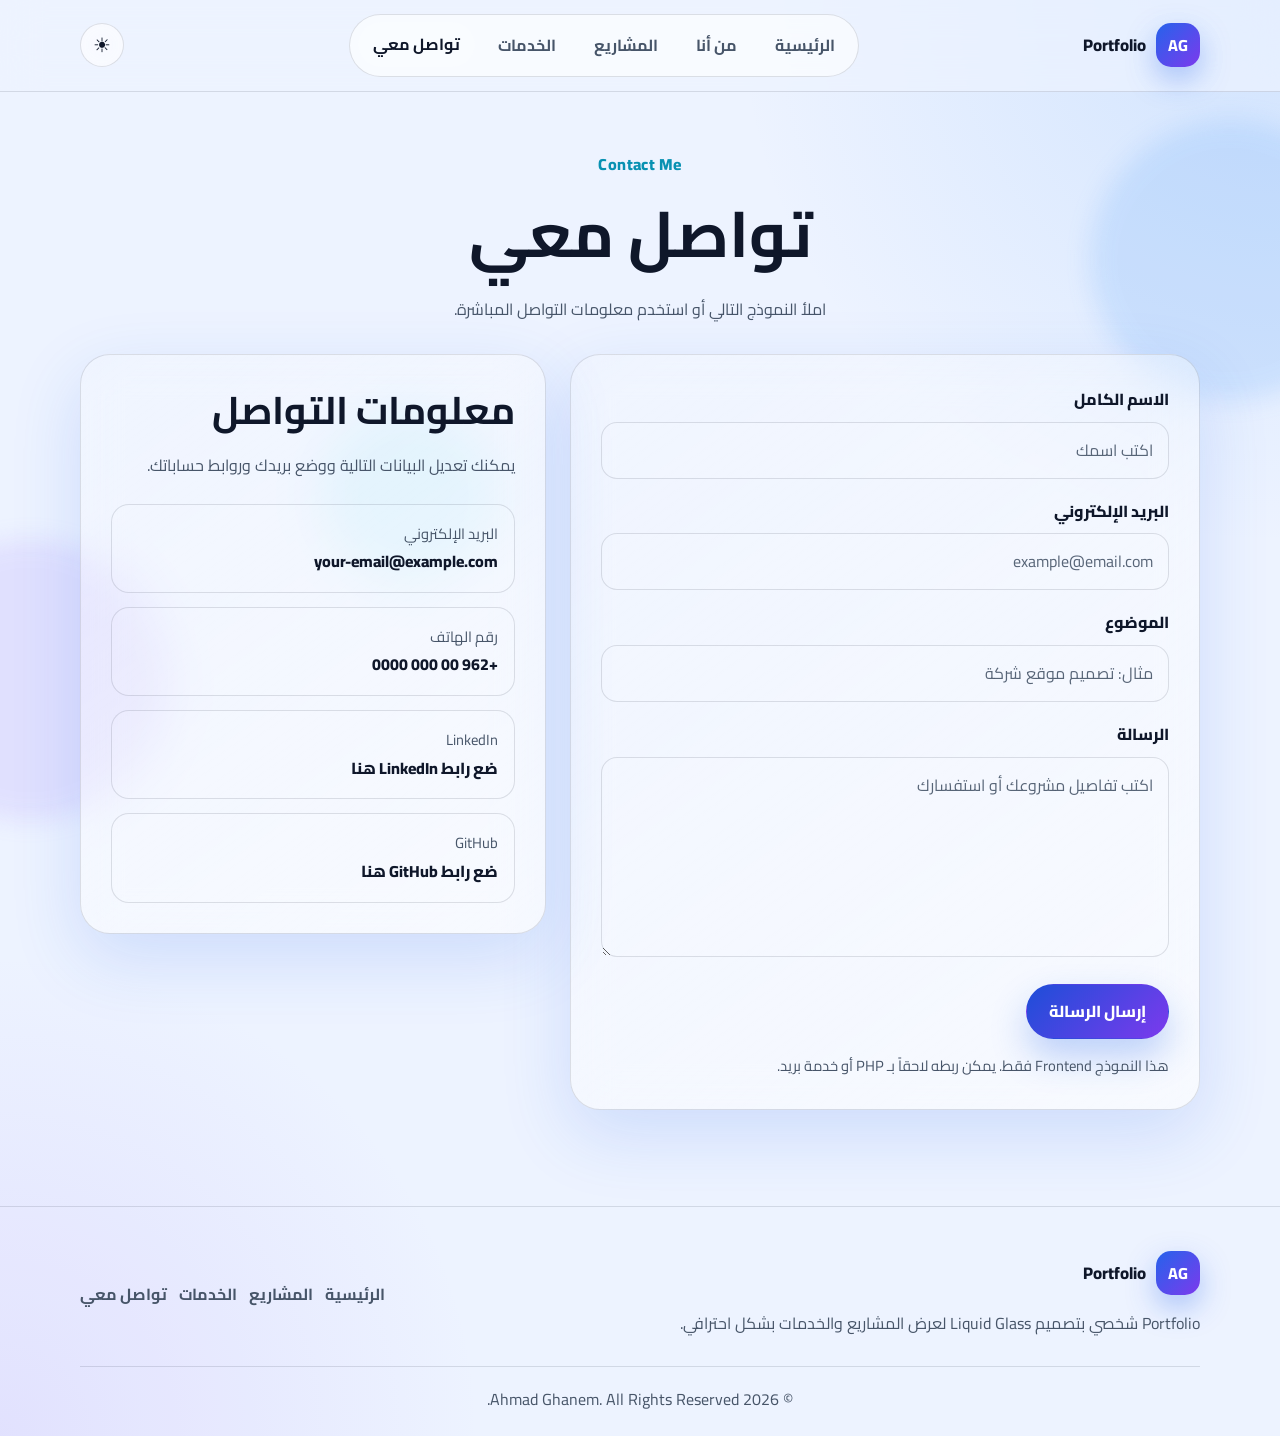
==== contact.html @ 42062185 "Add files via upload" ====
<!DOCTYPE html>
<html lang="ar" dir="rtl">
<head>
  <meta charset="UTF-8" />
  <meta name="viewport" content="width=device-width, initial-scale=1.0" />
  <meta name="description" content="تواصل مع أحمد غانم لتطوير مواقع الويب" />
  <title>تواصل معي | Ahmad Ghanem</title>

  <link rel="preconnect" href="https://fonts.googleapis.com" />
  <link rel="preconnect" href="https://fonts.gstatic.com" crossorigin />
  <link href="https://fonts.googleapis.com/css2?family=Cairo:wght@400;500;600;700;800&display=swap" rel="stylesheet" />
  <link rel="stylesheet" href="assets/css/style.css" />
</head>
<body>
  <a href="#main" class="skip-link">تخطي إلى المحتوى الرئيسي</a>

  <div class="bg-shapes" aria-hidden="true">
    <span class="shape shape-one"></span>
    <span class="shape shape-two"></span>
    <span class="shape shape-three"></span>
  </div>

  <header class="site-header" id="top">
    <nav class="navbar container" aria-label="القائمة الرئيسية">
      <a href="index.html" class="logo" aria-label="الانتقال إلى الصفحة الرئيسية">
        <span class="logo-mark">AG</span>
        <span class="logo-text">Portfolio</span>
      </a>

      <button class="nav-toggle" type="button" aria-label="فتح القائمة" aria-expanded="false" aria-controls="navMenu">
        <span></span>
        <span></span>
        <span></span>
      </button>

      <ul class="nav-menu" id="navMenu">
        <li><a href="index.html#home" class="nav-link">الرئيسية</a></li>
        <li><a href="index.html#about" class="nav-link">من أنا</a></li>
        <li><a href="index.html#projects" class="nav-link">المشاريع</a></li>
        <li><a href="index.html#services" class="nav-link">الخدمات</a></li>
        <li><a href="contact.html" class="nav-link active">تواصل معي</a></li>
      </ul>

      <button class="theme-toggle" type="button" aria-label="تبديل الوضع الليلي والنهاري">
        <span class="theme-icon">☾</span>
      </button>
    </nav>
  </header>

  <main id="main">
    <section class="section contact-hero">
      <div class="container">
        <div class="section-head center reveal">
          <span class="eyebrow">Contact Me</span>
          <h1>تواصل معي</h1>
          <p>املأ النموذج التالي أو استخدم معلومات التواصل المباشرة.</p>
        </div>

        <div class="contact-grid">
          <form class="contact-form glass-card reveal" action="#" method="post" novalidate>
            <div class="form-group">
              <label for="name">الاسم الكامل</label>
              <input type="text" id="name" name="name" placeholder="اكتب اسمك" required />
              <small class="error-message">الرجاء إدخال الاسم.</small>
            </div>

            <div class="form-group">
              <label for="email">البريد الإلكتروني</label>
              <input type="email" id="email" name="email" placeholder="example@email.com" required />
              <small class="error-message">الرجاء إدخال بريد إلكتروني صحيح.</small>
            </div>

            <div class="form-group">
              <label for="subject">الموضوع</label>
              <input type="text" id="subject" name="subject" placeholder="مثال: تصميم موقع شركة" required />
              <small class="error-message">الرجاء إدخال الموضوع.</small>
            </div>

            <div class="form-group">
              <label for="message">الرسالة</label>
              <textarea id="message" name="message" rows="6" placeholder="اكتب تفاصيل مشروعك أو استفسارك" required></textarea>
              <small class="error-message">الرجاء إدخال الرسالة.</small>
            </div>

            <button class="btn btn-primary" type="submit">إرسال الرسالة</button>
            <p class="form-note">هذا النموذج Frontend فقط. يمكن ربطه لاحقاً بـ PHP أو خدمة بريد.</p>
          </form>

          <aside class="contact-info glass-card reveal" aria-label="معلومات التواصل">
            <h2>معلومات التواصل</h2>
            <p>يمكنك تعديل البيانات التالية ووضع بريدك وروابط حساباتك.</p>

            <ul class="info-list">
              <li>
                <span>البريد الإلكتروني</span>
                <a href="mailto:your-email@example.com">your-email@example.com</a>
              </li>
              <li>
                <span>رقم الهاتف</span>
                <a href="tel:+962000000000">+962 00 000 0000</a>
              </li>
              <li>
                <span>LinkedIn</span>
                <a href="#">ضع رابط LinkedIn هنا</a>
              </li>
              <li>
                <span>GitHub</span>
                <a href="#">ضع رابط GitHub هنا</a>
              </li>
            </ul>
          </aside>
        </div>
      </div>
    </section>
  </main>

  <footer class="footer">
    <div class="container footer-grid">
      <div>
        <a href="index.html" class="logo footer-logo">
          <span class="logo-mark">AG</span>
          <span class="logo-text">Portfolio</span>
        </a>
        <p>Portfolio شخصي بتصميم Liquid Glass لعرض المشاريع والخدمات بشكل احترافي.</p>
      </div>

      <div class="footer-links">
        <a href="index.html#home">الرئيسية</a>
        <a href="index.html#projects">المشاريع</a>
        <a href="index.html#services">الخدمات</a>
        <a href="contact.html">تواصل معي</a>
      </div>
    </div>

    <div class="footer-bottom container">
      <p>© <span id="year"></span> Ahmad Ghanem. All Rights Reserved.</p>
    </div>
  </footer>

  <script src="assets/js/main.js"></script>
</body>
</html>
---- assets/css/style.css ----
:root {
  --bg: #050816;
  --bg-soft: #0b1024;
  --text: #f8fafc;
  --muted: #a7b0c3;
  --primary: #60a5fa;
  --primary-strong: #2563eb;
  --secondary: #a78bfa;
  --accent: #22d3ee;
  --glass: rgba(255, 255, 255, 0.09);
  --glass-border: rgba(255, 255, 255, 0.2);
  --shadow: 0 24px 80px rgba(0, 0, 0, 0.35);
  --radius-lg: 30px;
  --radius-md: 22px;
  --radius-sm: 14px;
  --container: 1120px;
  --transition: 220ms ease;
}

[data-theme="light"] {
  --bg: #edf3ff;
  --bg-soft: #ffffff;
  --text: #0f172a;
  --muted: #475569;
  --primary: #2563eb;
  --primary-strong: #1d4ed8;
  --secondary: #7c3aed;
  --accent: #0891b2;
  --glass: rgba(255, 255, 255, 0.58);
  --glass-border: rgba(15, 23, 42, 0.12);
  --shadow: 0 24px 70px rgba(37, 99, 235, 0.16);
}

* {
  box-sizing: border-box;
  margin: 0;
  padding: 0;
}

html {
  scroll-behavior: smooth;
}

body {
  min-height: 100vh;
  font-family: "Cairo", system-ui, -apple-system, BlinkMacSystemFont, "Segoe UI", sans-serif;
  background:
    radial-gradient(circle at top right, rgba(96, 165, 250, 0.2), transparent 34rem),
    radial-gradient(circle at bottom left, rgba(167, 139, 250, 0.18), transparent 30rem),
    var(--bg);
  color: var(--text);
  line-height: 1.8;
  overflow-x: hidden;
}

body.menu-open {
  overflow: hidden;
}

img {
  max-width: 100%;
  display: block;
}

a {
  color: inherit;
  text-decoration: none;
}

ul {
  list-style: none;
}

button,
input,
textarea {
  font: inherit;
}

button {
  cursor: pointer;
}

:focus-visible {
  outline: 3px solid var(--accent);
  outline-offset: 4px;
}

.skip-link {
  position: fixed;
  top: 14px;
  right: 14px;
  z-index: 9999;
  transform: translateY(-140%);
  padding: 10px 16px;
  border-radius: 999px;
  background: var(--text);
  color: var(--bg);
  font-weight: 700;
  transition: transform var(--transition);
}

.skip-link:focus {
  transform: translateY(0);
}

.container {
  width: min(calc(100% - 32px), var(--container));
  margin-inline: auto;
}

.section {
  padding: 96px 0;
  position: relative;
}

.bg-shapes {
  position: fixed;
  inset: 0;
  pointer-events: none;
  z-index: -1;
  overflow: hidden;
}

.shape {
  position: absolute;
  width: 280px;
  height: 280px;
  border-radius: 999px;
  filter: blur(12px);
  opacity: 0.55;
}

.shape-one {
  top: 120px;
  right: -90px;
  background: rgba(96, 165, 250, 0.35);
}

.shape-two {
  bottom: 80px;
  left: -110px;
  background: rgba(167, 139, 250, 0.32);
}

.shape-three {
  top: 45%;
  left: 25%;
  width: 180px;
  height: 180px;
  background: rgba(34, 211, 238, 0.18);
}

.glass-card {
  border: 1px solid var(--glass-border);
  background: linear-gradient(145deg, rgba(255, 255, 255, 0.14), var(--glass));
  box-shadow: var(--shadow);
  backdrop-filter: blur(22px);
  -webkit-backdrop-filter: blur(22px);
  border-radius: var(--radius-lg);
}

.site-header {
  position: fixed;
  top: 0;
  right: 0;
  left: 0;
  z-index: 1000;
  padding: 14px 0;
  background: rgba(5, 8, 22, 0.58);
  backdrop-filter: blur(20px);
  -webkit-backdrop-filter: blur(20px);
  border-bottom: 1px solid var(--glass-border);
}

[data-theme="light"] .site-header {
  background: rgba(237, 243, 255, 0.68);
}

.navbar {
  display: flex;
  align-items: center;
  justify-content: space-between;
  gap: 18px;
}

.logo {
  display: inline-flex;
  align-items: center;
  gap: 10px;
  font-weight: 800;
}

.logo-mark {
  width: 44px;
  height: 44px;
  display: grid;
  place-items: center;
  border-radius: 15px;
  background: linear-gradient(135deg, var(--primary), var(--secondary));
  color: #fff;
  box-shadow: 0 12px 30px rgba(37, 99, 235, 0.35);
}

.logo-text {
  font-size: 1.05rem;
}

.nav-menu {
  display: flex;
  align-items: center;
  gap: 8px;
  padding: 8px;
  border: 1px solid var(--glass-border);
  border-radius: 999px;
  background: var(--glass);
}

.nav-link {
  display: inline-flex;
  padding: 8px 15px;
  border-radius: 999px;
  color: var(--muted);
  font-weight: 700;
  transition: color var(--transition), background var(--transition), transform var(--transition);
}

.nav-link:hover,
.nav-link.active {
  color: var(--text);
  background: rgba(255, 255, 255, 0.12);
  transform: translateY(-1px);
}

.theme-toggle,
.nav-toggle {
  border: 1px solid var(--glass-border);
  color: var(--text);
  background: var(--glass);
  backdrop-filter: blur(18px);
  -webkit-backdrop-filter: blur(18px);
}

.theme-toggle {
  width: 44px;
  height: 44px;
  border-radius: 999px;
  display: grid;
  place-items: center;
  font-size: 1.25rem;
}

.nav-toggle {
  width: 46px;
  height: 46px;
  display: none;
  flex-direction: column;
  align-items: center;
  justify-content: center;
  gap: 5px;
  border-radius: 15px;
}

.nav-toggle span {
  width: 20px;
  height: 2px;
  border-radius: 999px;
  background: var(--text);
  transition: transform var(--transition), opacity var(--transition);
}

.nav-toggle.active span:nth-child(1) {
  transform: translateY(7px) rotate(45deg);
}

.nav-toggle.active span:nth-child(2) {
  opacity: 0;
}

.nav-toggle.active span:nth-child(3) {
  transform: translateY(-7px) rotate(-45deg);
}

.hero {
  min-height: 100vh;
  display: flex;
  align-items: center;
  padding-top: 130px;
}

.hero-grid {
  display: grid;
  grid-template-columns: 1.12fr 0.88fr;
  align-items: center;
  gap: 34px;
}

.hero-content {
  padding: clamp(28px, 5vw, 52px);
}

.eyebrow {
  display: inline-flex;
  margin-bottom: 12px;
  color: var(--accent);
  font-weight: 800;
  letter-spacing: 0.03em;
}

h1,
h2,
h3 {
  line-height: 1.35;
  color: var(--text);
}

h1 {
  font-size: clamp(2.1rem, 5vw, 4.6rem);
  margin-bottom: 18px;
  max-width: 860px;
}

h2 {
  font-size: clamp(1.8rem, 3vw, 3rem);
  margin-bottom: 14px;
}

h3 {
  font-size: 1.25rem;
  margin-bottom: 10px;
}

p {
  color: var(--muted);
}

.hero-content p {
  max-width: 700px;
  font-size: 1.05rem;
}

.hero-actions {
  display: flex;
  flex-wrap: wrap;
  gap: 14px;
  margin-top: 28px;
}

.btn {
  display: inline-flex;
  align-items: center;
  justify-content: center;
  gap: 8px;
  min-height: 48px;
  padding: 12px 22px;
  border-radius: 999px;
  border: 1px solid transparent;
  font-weight: 800;
  transition: transform var(--transition), box-shadow var(--transition), background var(--transition);
}

.btn:hover {
  transform: translateY(-2px);
}

.btn-primary {
  color: #fff;
  background: linear-gradient(135deg, var(--primary-strong), var(--secondary));
  box-shadow: 0 18px 36px rgba(37, 99, 235, 0.28);
}

.btn-outline {
  border-color: var(--glass-border);
  background: rgba(255, 255, 255, 0.08);
  color: var(--text);
}

.hero-stats {
  display: grid;
  grid-template-columns: repeat(3, minmax(0, 1fr));
  gap: 12px;
  margin-top: 34px;
}

.hero-stats div {
  padding: 16px;
  border: 1px solid var(--glass-border);
  border-radius: var(--radius-sm);
  background: rgba(255, 255, 255, 0.07);
}

.hero-stats strong {
  display: block;
  font-size: 1.45rem;
  color: var(--text);
}

.hero-stats span {
  color: var(--muted);
  font-size: 0.92rem;
}

.hero-image-wrap {
  min-height: 520px;
  display: flex;
  align-items: center;
  justify-content: center;
}

.image-placeholder {
  position: relative;
  display: grid;
  place-items: center;
  overflow: hidden;
  border: 1px dashed rgba(255, 255, 255, 0.35);
  background:
    linear-gradient(135deg, rgba(96, 165, 250, 0.16), rgba(167, 139, 250, 0.12)),
    var(--glass);
  color: var(--muted);
  backdrop-filter: blur(18px);
  -webkit-backdrop-filter: blur(18px);
}

[data-theme="light"] .image-placeholder {
  border-color: rgba(15, 23, 42, 0.2);
}

.profile-placeholder {
  width: min(100%, 390px);
  aspect-ratio: 4 / 5;
  border-radius: 42px;
  box-shadow: var(--shadow);
}

.profile-placeholder::before,
.project-image::before {
  content: "";
  position: absolute;
  inset: 16px;
  border-radius: inherit;
  border: 1px solid var(--glass-border);
}

.image-placeholder span {
  position: relative;
  z-index: 1;
  font-weight: 800;
}

.section-head {
  max-width: 720px;
  margin-bottom: 30px;
}

.section-head.center {
  text-align: center;
  margin-inline: auto;
}

.about-grid {
  display: grid;
  grid-template-columns: 0.65fr 1.35fr;
  gap: 28px;
  align-items: start;
}

.about-card {
  padding: 32px;
}

.skills-list {
  display: flex;
  flex-wrap: wrap;
  gap: 10px;
  margin-top: 24px;
}

.skills-list span,
.tags span {
  display: inline-flex;
  padding: 7px 12px;
  border: 1px solid var(--glass-border);
  border-radius: 999px;
  background: rgba(255, 255, 255, 0.08);
  color: var(--text);
  font-size: 0.92rem;
  font-weight: 700;
}

.cards-grid {
  display: grid;
  gap: 22px;
}

.projects-grid {
  grid-template-columns: repeat(3, minmax(0, 1fr));
}

.services-grid {
  grid-template-columns: repeat(4, minmax(0, 1fr));
}

.project-card,
.service-card {
  overflow: hidden;
  transition: transform var(--transition), border-color var(--transition);
}

.project-card:hover,
.service-card:hover {
  transform: translateY(-6px);
  border-color: rgba(96, 165, 250, 0.5);
}

.project-image {
  width: 100%;
  aspect-ratio: 16 / 10;
  border-radius: var(--radius-lg) var(--radius-lg) 0 0;
  border-right: none;
  border-left: none;
  border-top: none;
}

.card-body,
.service-card {
  padding: 24px;
}

.tags {
  display: flex;
  flex-wrap: wrap;
  gap: 8px;
  margin: 18px 0;
}

.text-link {
  display: inline-flex;
  color: var(--accent);
  font-weight: 800;
}

.text-link:hover {
  text-decoration: underline;
}

.service-icon {
  width: 50px;
  height: 50px;
  display: grid;
  place-items: center;
  margin-bottom: 18px;
  border-radius: 16px;
  color: #fff;
  background: linear-gradient(135deg, var(--primary), var(--secondary));
  font-size: 1.3rem;
  box-shadow: 0 12px 28px rgba(37, 99, 235, 0.24);
}

.cta-card {
  padding: clamp(28px, 5vw, 42px);
  display: flex;
  align-items: center;
  justify-content: space-between;
  gap: 24px;
}

.contact-hero {
  padding-top: 150px;
  min-height: 100vh;
}

.contact-grid {
  display: grid;
  grid-template-columns: 1.15fr 0.85fr;
  gap: 24px;
  align-items: start;
}

.contact-form,
.contact-info {
  padding: 30px;
}

.form-group {
  margin-bottom: 18px;
}

label {
  display: inline-flex;
  margin-bottom: 8px;
  color: var(--text);
  font-weight: 800;
}

input,
textarea {
  width: 100%;
  border: 1px solid var(--glass-border);
  border-radius: 16px;
  padding: 13px 15px;
  background: rgba(255, 255, 255, 0.08);
  color: var(--text);
  transition: border-color var(--transition), box-shadow var(--transition), background var(--transition);
}

input::placeholder,
textarea::placeholder {
  color: color-mix(in srgb, var(--muted), transparent 10%);
}

input:focus,
textarea:focus {
  border-color: var(--accent);
  box-shadow: 0 0 0 4px rgba(34, 211, 238, 0.14);
  outline: none;
}

textarea {
  resize: vertical;
  min-height: 150px;
}

.error-message {
  display: none;
  color: #fca5a5;
  margin-top: 5px;
}

.form-group.invalid .error-message {
  display: block;
}

.form-group.invalid input,
.form-group.invalid textarea {
  border-color: #ef4444;
}

.form-note {
  margin-top: 14px;
  font-size: 0.92rem;
}

.info-list {
  display: grid;
  gap: 14px;
  margin-top: 24px;
}

.info-list li {
  padding: 16px;
  border: 1px solid var(--glass-border);
  border-radius: 18px;
  background: rgba(255, 255, 255, 0.07);
}

.info-list span {
  display: block;
  color: var(--muted);
  font-size: 0.92rem;
}

.info-list a {
  color: var(--text);
  font-weight: 800;
  overflow-wrap: anywhere;
}

.footer {
  padding: 44px 0 22px;
  border-top: 1px solid var(--glass-border);
  background: rgba(255, 255, 255, 0.04);
}

.footer-grid {
  display: flex;
  justify-content: space-between;
  gap: 28px;
}

.footer-grid p {
  max-width: 520px;
  margin-top: 14px;
}

.footer-links {
  display: flex;
  flex-wrap: wrap;
  gap: 12px;
  align-items: center;
}

.footer-links a {
  color: var(--muted);
  font-weight: 700;
}

.footer-links a:hover {
  color: var(--text);
}

.footer-bottom {
  margin-top: 28px;
  padding-top: 18px;
  border-top: 1px solid var(--glass-border);
  text-align: center;
}

.reveal {
  opacity: 0;
  transform: translateY(20px);
  transition: opacity 700ms ease, transform 700ms ease;
}

.reveal.visible {
  opacity: 1;
  transform: translateY(0);
}

@media (max-width: 980px) {
  .hero-grid,
  .about-grid,
  .contact-grid {
    grid-template-columns: 1fr;
  }

  .hero-image-wrap {
    min-height: auto;
  }

  .projects-grid,
  .services-grid {
    grid-template-columns: repeat(2, minmax(0, 1fr));
  }
}

@media (max-width: 760px) {
  .section {
    padding: 72px 0;
  }

  .site-header {
    padding: 10px 0;
  }

  .nav-toggle {
    display: flex;
  }

  .nav-menu {
    position: fixed;
    top: 74px;
    right: 16px;
    left: 16px;
    display: grid;
    gap: 8px;
    padding: 16px;
    border-radius: 24px;
    transform: translateY(-18px);
    opacity: 0;
    visibility: hidden;
    pointer-events: none;
    transition: opacity var(--transition), transform var(--transition), visibility var(--transition);
  }

  .nav-menu.open {
    transform: translateY(0);
    opacity: 1;
    visibility: visible;
    pointer-events: auto;
  }

  .nav-link {
    justify-content: center;
    width: 100%;
  }

  .hero {
    padding-top: 110px;
  }

  .hero-content {
    padding: 26px;
  }

  .hero-stats,
  .projects-grid,
  .services-grid {
    grid-template-columns: 1fr;
  }

  .cta-card,
  .footer-grid {
    flex-direction: column;
    align-items: flex-start;
  }

  .profile-placeholder {
    width: min(100%, 320px);
  }
}

@media (max-width: 480px) {
  .container {
    width: min(calc(100% - 22px), var(--container));
  }

  .logo-text {
    display: none;
  }

  .hero-actions .btn,
  .cta-card .btn,
  .contact-form .btn {
    width: 100%;
  }

  .contact-form,
  .contact-info,
  .about-card,
  .service-card,
  .card-body {
    padding: 20px;
  }
}

@media (prefers-reduced-motion: reduce) {
  *,
  *::before,
  *::after {
    animation-duration: 0.01ms !important;
    animation-iteration-count: 1 !important;
    scroll-behavior: auto !important;
    transition-duration: 0.01ms !important;
  }

  .reveal {
    opacity: 1;
    transform: none;
  }
}
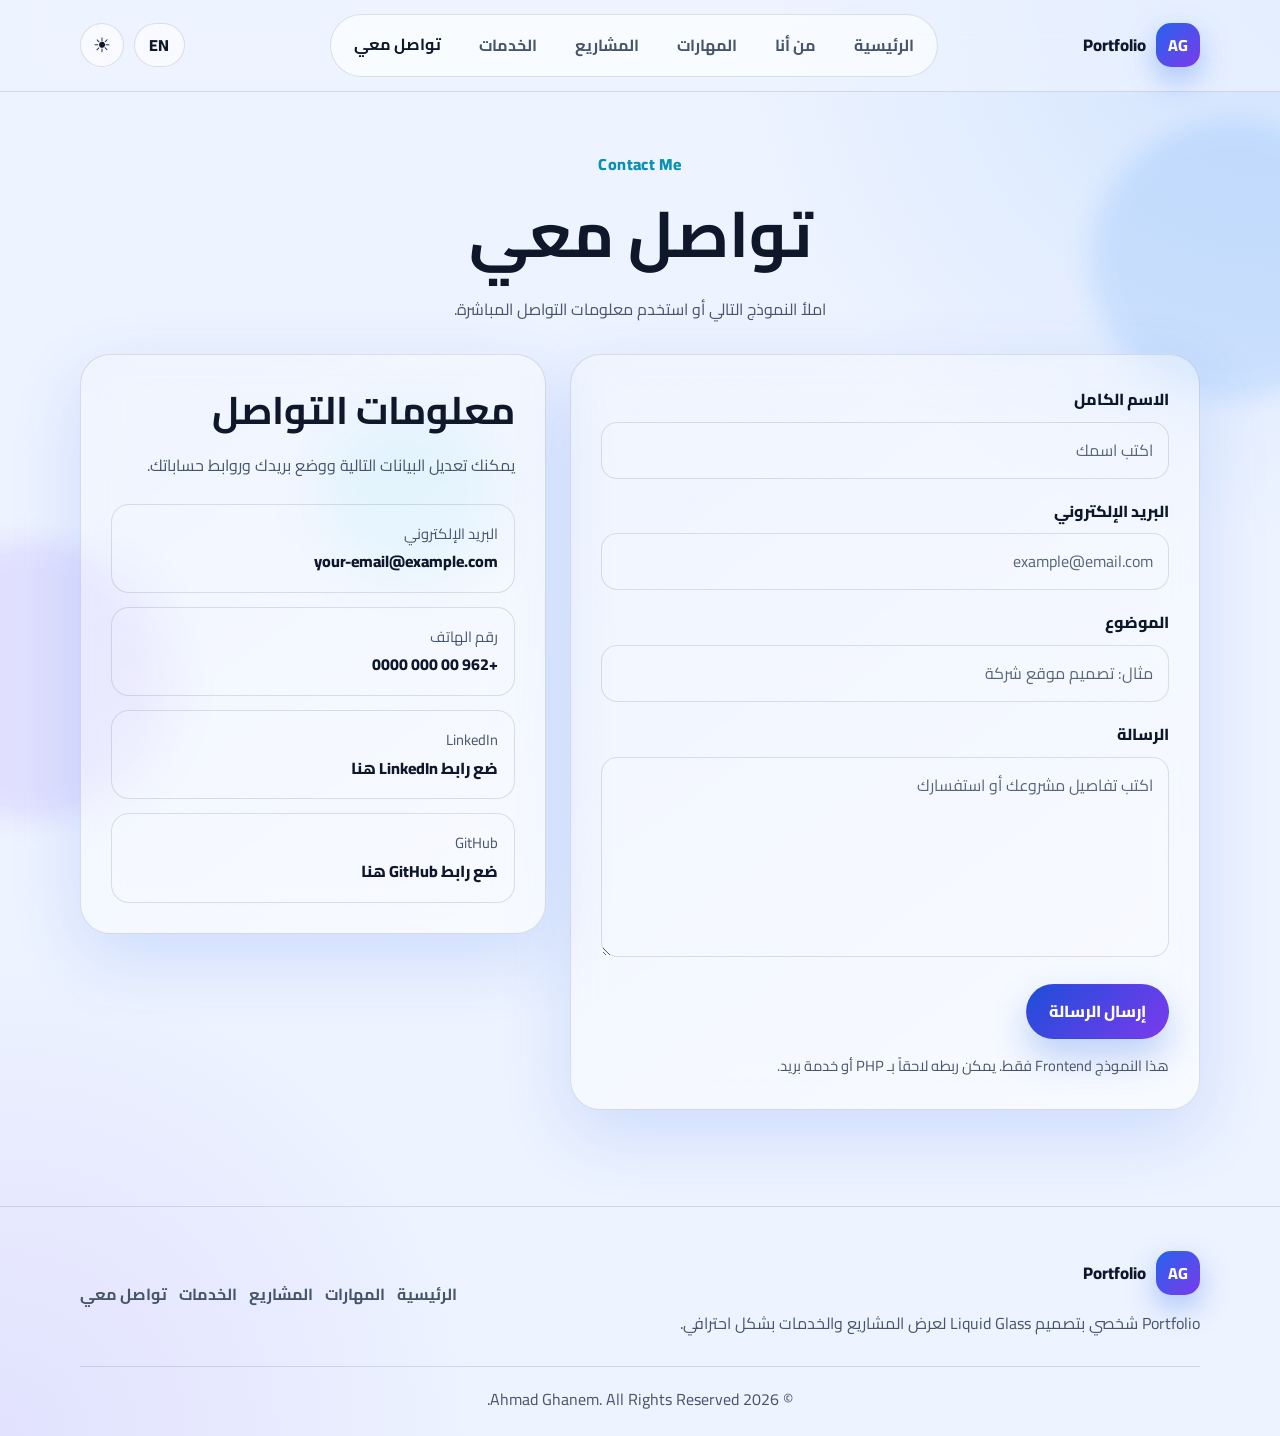
==== commit 73eaa226: "Add a website language switch button" ====
--- a/contact.html
+++ b/contact.html
@@ -3,140 +3,19 @@
 <head>
   <meta charset="UTF-8" />
   <meta name="viewport" content="width=device-width, initial-scale=1.0" />
-  <meta name="description" content="تواصل مع أحمد غانم لتطوير مواقع الويب" />
-  <title>تواصل معي | Ahmad Ghanem</title>
-
+  <meta name="description" data-i18n-content="meta.contactDescription" content="تواصل مع أحمد غانم لتطوير مواقع الويب" />
+  <title data-i18n-title="page.contactTitle">تواصل معي | Ahmad Ghanem</title>
   <link rel="preconnect" href="https://fonts.googleapis.com" />
   <link rel="preconnect" href="https://fonts.gstatic.com" crossorigin />
   <link href="https://fonts.googleapis.com/css2?family=Cairo:wght@400;500;600;700;800&display=swap" rel="stylesheet" />
   <link rel="stylesheet" href="assets/css/style.css" />
 </head>
 <body>
-  <a href="#main" class="skip-link">تخطي إلى المحتوى الرئيسي</a>
-
-  <div class="bg-shapes" aria-hidden="true">
-    <span class="shape shape-one"></span>
-    <span class="shape shape-two"></span>
-    <span class="shape shape-three"></span>
-  </div>
-
-  <header class="site-header" id="top">
-    <nav class="navbar container" aria-label="القائمة الرئيسية">
-      <a href="index.html" class="logo" aria-label="الانتقال إلى الصفحة الرئيسية">
-        <span class="logo-mark">AG</span>
-        <span class="logo-text">Portfolio</span>
-      </a>
-
-      <button class="nav-toggle" type="button" aria-label="فتح القائمة" aria-expanded="false" aria-controls="navMenu">
-        <span></span>
-        <span></span>
-        <span></span>
-      </button>
-
-      <ul class="nav-menu" id="navMenu">
-        <li><a href="index.html#home" class="nav-link">الرئيسية</a></li>
-        <li><a href="index.html#about" class="nav-link">من أنا</a></li>
-        <li><a href="index.html#projects" class="nav-link">المشاريع</a></li>
-        <li><a href="index.html#services" class="nav-link">الخدمات</a></li>
-        <li><a href="contact.html" class="nav-link active">تواصل معي</a></li>
-      </ul>
-
-      <button class="theme-toggle" type="button" aria-label="تبديل الوضع الليلي والنهاري">
-        <span class="theme-icon">☾</span>
-      </button>
-    </nav>
-  </header>
-
-  <main id="main">
-    <section class="section contact-hero">
-      <div class="container">
-        <div class="section-head center reveal">
-          <span class="eyebrow">Contact Me</span>
-          <h1>تواصل معي</h1>
-          <p>املأ النموذج التالي أو استخدم معلومات التواصل المباشرة.</p>
-        </div>
-
-        <div class="contact-grid">
-          <form class="contact-form glass-card reveal" action="#" method="post" novalidate>
-            <div class="form-group">
-              <label for="name">الاسم الكامل</label>
-              <input type="text" id="name" name="name" placeholder="اكتب اسمك" required />
-              <small class="error-message">الرجاء إدخال الاسم.</small>
-            </div>
-
-            <div class="form-group">
-              <label for="email">البريد الإلكتروني</label>
-              <input type="email" id="email" name="email" placeholder="example@email.com" required />
-              <small class="error-message">الرجاء إدخال بريد إلكتروني صحيح.</small>
-            </div>
-
-            <div class="form-group">
-              <label for="subject">الموضوع</label>
-              <input type="text" id="subject" name="subject" placeholder="مثال: تصميم موقع شركة" required />
-              <small class="error-message">الرجاء إدخال الموضوع.</small>
-            </div>
-
-            <div class="form-group">
-              <label for="message">الرسالة</label>
-              <textarea id="message" name="message" rows="6" placeholder="اكتب تفاصيل مشروعك أو استفسارك" required></textarea>
-              <small class="error-message">الرجاء إدخال الرسالة.</small>
-            </div>
-
-            <button class="btn btn-primary" type="submit">إرسال الرسالة</button>
-            <p class="form-note">هذا النموذج Frontend فقط. يمكن ربطه لاحقاً بـ PHP أو خدمة بريد.</p>
-          </form>
-
-          <aside class="contact-info glass-card reveal" aria-label="معلومات التواصل">
-            <h2>معلومات التواصل</h2>
-            <p>يمكنك تعديل البيانات التالية ووضع بريدك وروابط حساباتك.</p>
-
-            <ul class="info-list">
-              <li>
-                <span>البريد الإلكتروني</span>
-                <a href="mailto:your-email@example.com">your-email@example.com</a>
-              </li>
-              <li>
-                <span>رقم الهاتف</span>
-                <a href="tel:+962000000000">+962 00 000 0000</a>
-              </li>
-              <li>
-                <span>LinkedIn</span>
-                <a href="#">ضع رابط LinkedIn هنا</a>
-              </li>
-              <li>
-                <span>GitHub</span>
-                <a href="#">ضع رابط GitHub هنا</a>
-              </li>
-            </ul>
-          </aside>
-        </div>
-      </div>
-    </section>
-  </main>
-
-  <footer class="footer">
-    <div class="container footer-grid">
-      <div>
-        <a href="index.html" class="logo footer-logo">
-          <span class="logo-mark">AG</span>
-          <span class="logo-text">Portfolio</span>
-        </a>
-        <p>Portfolio شخصي بتصميم Liquid Glass لعرض المشاريع والخدمات بشكل احترافي.</p>
-      </div>
-
-      <div class="footer-links">
-        <a href="index.html#home">الرئيسية</a>
-        <a href="index.html#projects">المشاريع</a>
-        <a href="index.html#services">الخدمات</a>
-        <a href="contact.html">تواصل معي</a>
-      </div>
-    </div>
-
-    <div class="footer-bottom container">
-      <p>© <span id="year"></span> Ahmad Ghanem. All Rights Reserved.</p>
-    </div>
-  </footer>
-
+  <a href="#main" class="skip-link" data-i18n="common.skip">تخطي إلى المحتوى الرئيسي</a>
+  <div class="bg-shapes" aria-hidden="true"><span class="shape shape-one"></span><span class="shape shape-two"></span><span class="shape shape-three"></span></div>
+  <header class="site-header" id="top"><nav class="navbar container" aria-label="القائمة الرئيسية" data-i18n-aria-label="nav.aria"><a href="index.html" class="logo" aria-label="الانتقال إلى الصفحة الرئيسية" data-i18n-aria-label="nav.homeAria"><span class="logo-mark">AG</span><span class="logo-text">Portfolio</span></a><button class="nav-toggle" type="button" aria-label="فتح القائمة" data-i18n-aria-label="nav.open" aria-expanded="false" aria-controls="navMenu"><span></span><span></span><span></span></button><ul class="nav-menu" id="navMenu"><li><a href="index.html#home" class="nav-link" data-i18n="nav.home">الرئيسية</a></li><li><a href="index.html#about" class="nav-link" data-i18n="nav.about">من أنا</a></li><li><a href="index.html#skills" class="nav-link" data-i18n="nav.skills">المهارات</a></li><li><a href="index.html#projects" class="nav-link" data-i18n="nav.projects">المشاريع</a></li><li><a href="index.html#services" class="nav-link" data-i18n="nav.services">الخدمات</a></li><li><a href="contact.html" class="nav-link active" data-i18n="nav.contact">تواصل معي</a></li></ul><div class="nav-actions"><button class="language-toggle" type="button" aria-label="Switch language" data-i18n-aria-label="common.switchLanguage"><span class="language-label">EN</span></button><button class="theme-toggle" type="button" aria-label="تبديل الوضع الليلي والنهاري" data-i18n-aria-label="common.switchTheme"><span class="theme-icon">☾</span></button></div></nav></header>
+  <main id="main"><section class="section contact-hero"><div class="container"><div class="section-head center reveal"><span class="eyebrow" data-i18n="contact.eyebrow">Contact Me</span><h1 data-i18n="contact.title">تواصل معي</h1><p data-i18n="contact.subtitle">املأ النموذج التالي أو استخدم معلومات التواصل المباشرة.</p></div><div class="contact-grid"><form class="contact-form glass-card reveal" action="#" method="post" novalidate><div class="form-group"><label for="name" data-i18n="contact.name">الاسم الكامل</label><input type="text" id="name" name="name" placeholder="اكتب اسمك" data-i18n-placeholder="contact.namePlaceholder" required /><small class="error-message" data-i18n="contact.nameError">الرجاء إدخال الاسم.</small></div><div class="form-group"><label for="email" data-i18n="contact.email">البريد الإلكتروني</label><input type="email" id="email" name="email" placeholder="example@email.com" required /><small class="error-message" data-i18n="contact.emailError">الرجاء إدخال بريد إلكتروني صحيح.</small></div><div class="form-group"><label for="subject" data-i18n="contact.subject">الموضوع</label><input type="text" id="subject" name="subject" placeholder="مثال: تصميم موقع شركة" data-i18n-placeholder="contact.subjectPlaceholder" required /><small class="error-message" data-i18n="contact.subjectError">الرجاء إدخال الموضوع.</small></div><div class="form-group"><label for="message" data-i18n="contact.message">الرسالة</label><textarea id="message" name="message" rows="6" placeholder="اكتب تفاصيل مشروعك أو استفسارك" data-i18n-placeholder="contact.messagePlaceholder" required></textarea><small class="error-message" data-i18n="contact.messageError">الرجاء إدخال الرسالة.</small></div><button class="btn btn-primary" type="submit" data-i18n="contact.send">إرسال الرسالة</button><p class="form-note" data-i18n="contact.note">هذا النموذج Frontend فقط. يمكن ربطه لاحقاً بـ PHP أو خدمة بريد.</p></form><aside class="contact-info glass-card reveal" aria-label="معلومات التواصل" data-i18n-aria-label="contact.infoAria"><h2 data-i18n="contact.infoTitle">معلومات التواصل</h2><p data-i18n="contact.infoText">يمكنك تعديل البيانات التالية ووضع بريدك وروابط حساباتك.</p><ul class="info-list"><li><span data-i18n="contact.emailLabel">البريد الإلكتروني</span><a href="mailto:your-email@example.com">your-email@example.com</a></li><li><span data-i18n="contact.phoneLabel">رقم الهاتف</span><a href="tel:+962000000000">+962 00 000 0000</a></li><li><span>LinkedIn</span><a href="#" data-i18n="contact.linkedin">ضع رابط LinkedIn هنا</a></li><li><span>GitHub</span><a href="#" data-i18n="contact.github">ضع رابط GitHub هنا</a></li></ul></aside></div></div></section></main>
+  <footer class="footer"><div class="container footer-grid"><div><a href="index.html" class="logo footer-logo"><span class="logo-mark">AG</span><span class="logo-text">Portfolio</span></a><p data-i18n="footer.text">Portfolio شخصي بتصميم Liquid Glass لعرض المشاريع والخدمات بشكل احترافي.</p></div><div class="footer-links"><a href="index.html#home" data-i18n="nav.home">الرئيسية</a><a href="index.html#skills" data-i18n="nav.skills">المهارات</a><a href="index.html#projects" data-i18n="nav.projects">المشاريع</a><a href="index.html#services" data-i18n="nav.services">الخدمات</a><a href="contact.html" data-i18n="nav.contact">تواصل معي</a></div></div><div class="footer-bottom container"><p>© <span id="year"></span> Ahmad Ghanem. All Rights Reserved.</p></div></footer>
   <script src="assets/js/main.js"></script>
 </body>
-</html>
+</html>
--- a/assets/css/style.css
+++ b/assets/css/style.css
@@ -838,3 +838,275 @@
     transform: none;
   }
 }
+
+/* Skills & Experience Section */
+.skills-experience-section {
+  overflow: hidden;
+}
+
+.skills-experience-grid {
+  display: grid;
+  grid-template-columns: 0.9fr 1.1fr;
+  gap: clamp(28px, 5vw, 70px);
+  align-items: center;
+  min-height: 620px;
+}
+
+.skills-copy {
+  max-width: 640px;
+}
+
+.skills-copy h2 {
+  color: var(--accent);
+  text-shadow: 0 0 28px color-mix(in srgb, var(--accent), transparent 68%);
+}
+
+.skills-copy p + p {
+  margin-top: 14px;
+}
+
+.experience-points {
+  display: grid;
+  gap: 12px;
+  margin-top: 28px;
+}
+
+.experience-point {
+  padding: 16px 18px;
+  border: 1px solid var(--glass-border);
+  border-radius: 18px;
+  background: rgba(255, 255, 255, 0.07);
+  backdrop-filter: blur(16px);
+  -webkit-backdrop-filter: blur(16px);
+}
+
+.experience-point strong,
+.experience-point span {
+  display: block;
+}
+
+.experience-point strong {
+  margin-bottom: 4px;
+  color: var(--text);
+  font-size: 1rem;
+}
+
+.experience-point span {
+  color: var(--muted);
+  font-size: 0.94rem;
+}
+
+.skills-orbit {
+  position: relative;
+  min-height: 530px;
+  padding: 28px;
+  overflow: hidden;
+  isolation: isolate;
+}
+
+.skills-orbit::before,
+.skills-orbit::after {
+  content: "";
+  position: absolute;
+  border-radius: 999px;
+  pointer-events: none;
+  z-index: -1;
+}
+
+.skills-orbit::before {
+  width: 330px;
+  height: 330px;
+  top: 13%;
+  right: 22%;
+  border: 1px solid color-mix(in srgb, var(--accent), transparent 78%);
+  box-shadow: inset 0 0 80px color-mix(in srgb, var(--accent), transparent 90%);
+}
+
+.skills-orbit::after {
+  width: 180px;
+  height: 180px;
+  left: 13%;
+  bottom: 16%;
+  background: radial-gradient(circle, color-mix(in srgb, var(--accent), transparent 78%), transparent 68%);
+  filter: blur(10px);
+}
+
+.skill-word {
+  position: absolute;
+  display: inline-flex;
+  align-items: center;
+  justify-content: center;
+  color: var(--accent);
+  font-weight: 800;
+  line-height: 1;
+  text-shadow: 0 0 20px color-mix(in srgb, var(--accent), transparent 48%);
+  opacity: 0.92;
+  animation: floatSkill 7s ease-in-out infinite;
+  transform: translate3d(0, 0, 0);
+  white-space: nowrap;
+}
+
+.skill-word:nth-child(odd) {
+  animation-duration: 8.5s;
+}
+
+.skill-word:nth-child(even) {
+  animation-duration: 6.5s;
+  animation-direction: reverse;
+}
+
+.word-main { top: 47%; right: 34%; font-size: clamp(2rem, 4vw, 4.1rem); }
+.word-1 { top: 18%; right: 14%; font-size: clamp(1.25rem, 2.4vw, 2.1rem); }
+.word-2 { top: 30%; right: 45%; font-size: clamp(1.15rem, 2vw, 1.7rem); }
+.word-3 { top: 64%; right: 20%; font-size: clamp(1.25rem, 2.3vw, 2rem); }
+.word-4 { top: 74%; right: 47%; font-size: clamp(1rem, 1.8vw, 1.4rem); }
+.word-5 { top: 15%; left: 24%; font-size: clamp(0.9rem, 1.4vw, 1.15rem); opacity: 0.7; }
+.word-6 { top: 38%; left: 14%; font-size: clamp(1.05rem, 1.8vw, 1.45rem); }
+.word-7 { top: 54%; left: 30%; font-size: clamp(0.9rem, 1.4vw, 1.1rem); opacity: 0.65; }
+.word-8 { bottom: 18%; left: 16%; font-size: clamp(1rem, 1.6vw, 1.35rem); }
+.word-9 { bottom: 34%; right: 10%; font-size: clamp(0.95rem, 1.5vw, 1.2rem); opacity: 0.68; }
+.word-10 { top: 28%; left: 36%; font-size: clamp(0.95rem, 1.5vw, 1.25rem); opacity: 0.72; }
+.word-11 { bottom: 12%; right: 12%; font-size: clamp(1rem, 1.7vw, 1.4rem); }
+.word-12 { top: 10%; left: 10%; font-size: clamp(1.05rem, 1.8vw, 1.5rem); }
+.word-13 { top: 44%; right: 8%; font-size: clamp(0.9rem, 1.3vw, 1.05rem); opacity: 0.55; }
+.word-14 { top: 58%; left: 8%; font-size: clamp(0.9rem, 1.3vw, 1.05rem); opacity: 0.6; }
+.word-15 { bottom: 9%; left: 38%; font-size: clamp(0.95rem, 1.5vw, 1.18rem); opacity: 0.7; }
+
+@keyframes floatSkill {
+  0%, 100% {
+    transform: translateY(0) scale(1);
+  }
+  50% {
+    transform: translateY(-13px) scale(1.04);
+  }
+}
+
+@media (max-width: 980px) {
+  .skills-experience-grid {
+    grid-template-columns: 1fr;
+    min-height: auto;
+  }
+
+  .skills-orbit {
+    min-height: 460px;
+  }
+}
+
+@media (max-width: 760px) {
+  .skills-orbit {
+    min-height: auto;
+    display: flex;
+    flex-wrap: wrap;
+    gap: 10px;
+    padding: 22px;
+  }
+
+  .skills-orbit::before,
+  .skills-orbit::after {
+    display: none;
+  }
+
+  .skill-word,
+  .word-main,
+  .word-1,
+  .word-2,
+  .word-3,
+  .word-4,
+  .word-5,
+  .word-6,
+  .word-7,
+  .word-8,
+  .word-9,
+  .word-10,
+  .word-11,
+  .word-12,
+  .word-13,
+  .word-14,
+  .word-15 {
+    position: static;
+    padding: 9px 13px;
+    border: 1px solid var(--glass-border);
+    border-radius: 999px;
+    background: rgba(255, 255, 255, 0.08);
+    font-size: 0.95rem;
+    opacity: 1;
+    animation: none;
+    text-shadow: none;
+  }
+}
+
+/* Language switcher */
+.nav-actions {
+  display: inline-flex;
+  align-items: center;
+  gap: 10px;
+}
+
+.language-toggle {
+  min-width: 48px;
+  height: 44px;
+  padding: 0 14px;
+  border: 1px solid var(--glass-border);
+  border-radius: 999px;
+  color: var(--text);
+  background: var(--glass);
+  font-weight: 800;
+  letter-spacing: 0.03em;
+  backdrop-filter: blur(18px);
+  -webkit-backdrop-filter: blur(18px);
+  transition: transform var(--transition), background var(--transition), border-color var(--transition);
+}
+
+.language-toggle:hover,
+.theme-toggle:hover {
+  transform: translateY(-1px);
+  background: rgba(255, 255, 255, 0.14);
+}
+
+html[dir="ltr"] body {
+  text-align: left;
+}
+
+html[dir="rtl"] body {
+  text-align: right;
+}
+
+html[dir="ltr"] .hero-actions,
+html[dir="ltr"] .hero-stats,
+html[dir="ltr"] .skills-list,
+html[dir="ltr"] .tags,
+html[dir="ltr"] .footer-links,
+html[dir="ltr"] .nav-actions {
+  direction: ltr;
+}
+
+html[dir="rtl"] .hero-actions,
+html[dir="rtl"] .hero-stats,
+html[dir="rtl"] .skills-list,
+html[dir="rtl"] .tags,
+html[dir="rtl"] .footer-links,
+html[dir="rtl"] .nav-actions {
+  direction: rtl;
+}
+
+@media (max-width: 760px) {
+  .navbar {
+    gap: 10px;
+  }
+
+  .nav-actions {
+    gap: 7px;
+  }
+
+  .language-toggle,
+  .theme-toggle {
+    width: 42px;
+    min-width: 42px;
+    height: 42px;
+    padding: 0;
+  }
+
+  .logo-text {
+    display: none;
+  }
+}
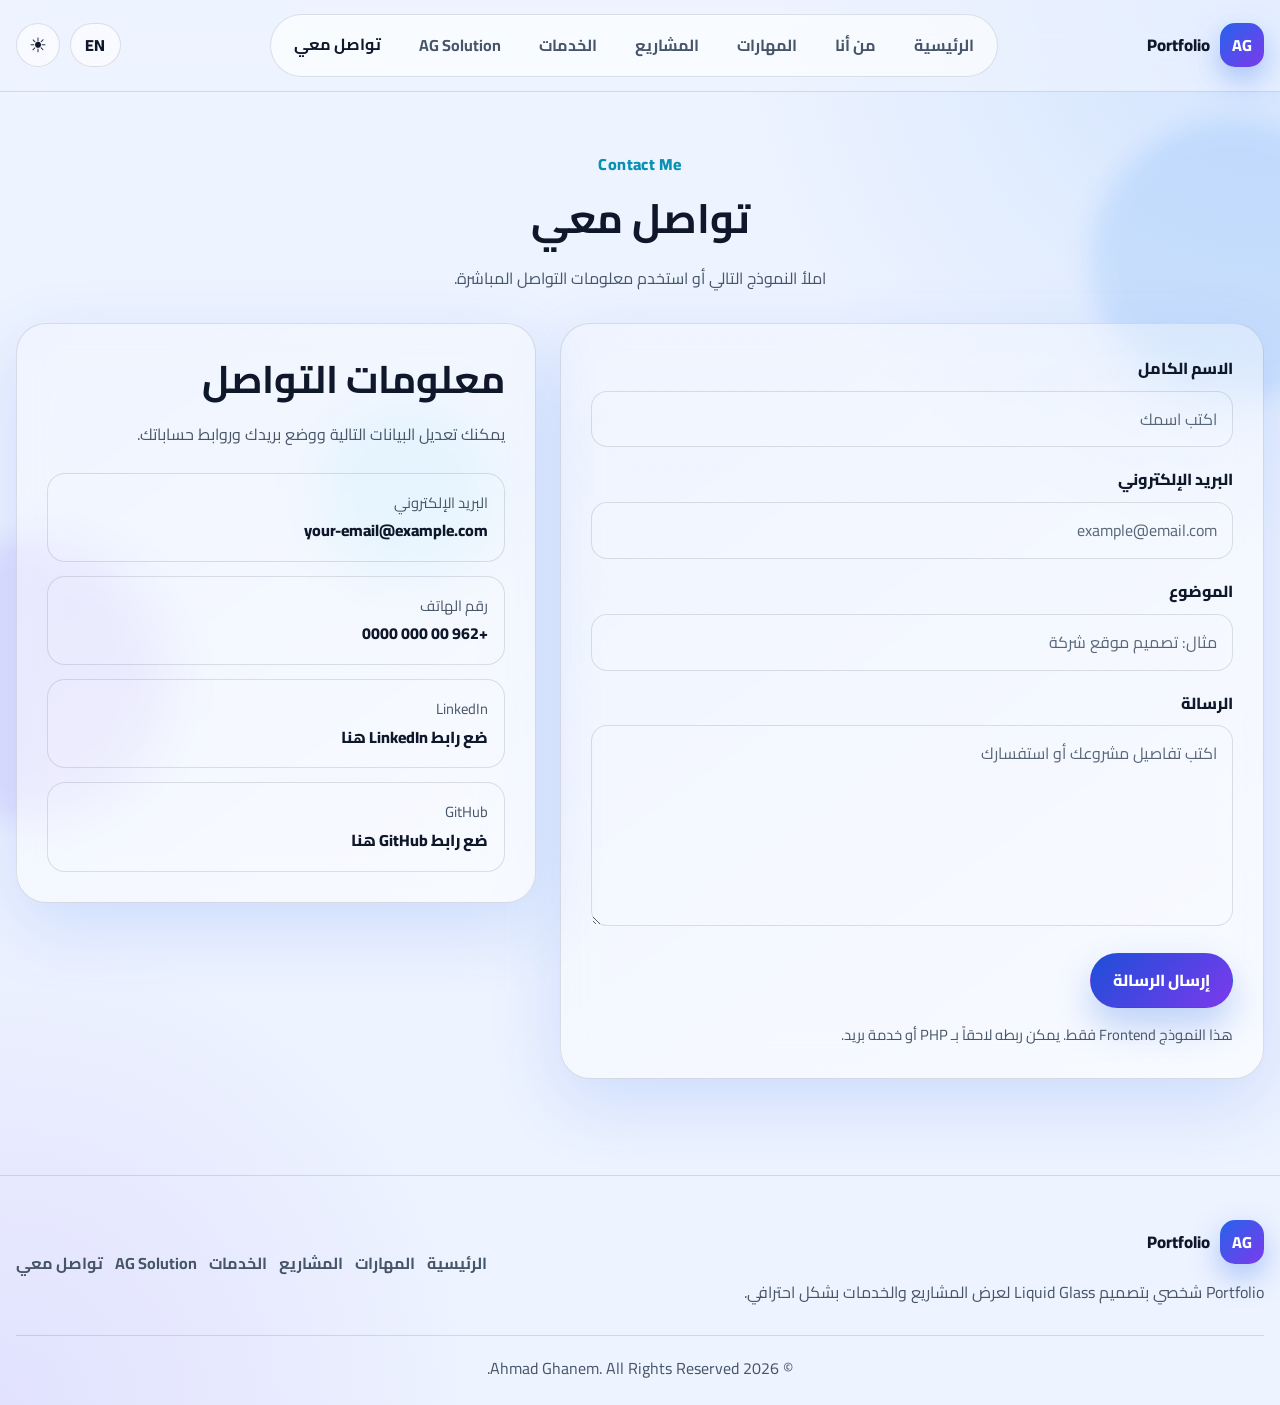
==== commit 1a8860e5: "add ag_solution page and edit hero style" ====
--- a/contact.html
+++ b/contact.html
@@ -13,9 +13,9 @@
 <body>
   <a href="#main" class="skip-link" data-i18n="common.skip">تخطي إلى المحتوى الرئيسي</a>
   <div class="bg-shapes" aria-hidden="true"><span class="shape shape-one"></span><span class="shape shape-two"></span><span class="shape shape-three"></span></div>
-  <header class="site-header" id="top"><nav class="navbar container" aria-label="القائمة الرئيسية" data-i18n-aria-label="nav.aria"><a href="index.html" class="logo" aria-label="الانتقال إلى الصفحة الرئيسية" data-i18n-aria-label="nav.homeAria"><span class="logo-mark">AG</span><span class="logo-text">Portfolio</span></a><button class="nav-toggle" type="button" aria-label="فتح القائمة" data-i18n-aria-label="nav.open" aria-expanded="false" aria-controls="navMenu"><span></span><span></span><span></span></button><ul class="nav-menu" id="navMenu"><li><a href="index.html#home" class="nav-link" data-i18n="nav.home">الرئيسية</a></li><li><a href="index.html#about" class="nav-link" data-i18n="nav.about">من أنا</a></li><li><a href="index.html#skills" class="nav-link" data-i18n="nav.skills">المهارات</a></li><li><a href="index.html#projects" class="nav-link" data-i18n="nav.projects">المشاريع</a></li><li><a href="index.html#services" class="nav-link" data-i18n="nav.services">الخدمات</a></li><li><a href="contact.html" class="nav-link active" data-i18n="nav.contact">تواصل معي</a></li></ul><div class="nav-actions"><button class="language-toggle" type="button" aria-label="Switch language" data-i18n-aria-label="common.switchLanguage"><span class="language-label">EN</span></button><button class="theme-toggle" type="button" aria-label="تبديل الوضع الليلي والنهاري" data-i18n-aria-label="common.switchTheme"><span class="theme-icon">☾</span></button></div></nav></header>
+  <header class="site-header" id="top"><nav class="navbar container" aria-label="القائمة الرئيسية" data-i18n-aria-label="nav.aria"><a href="index.html" class="logo" aria-label="الانتقال إلى الصفحة الرئيسية" data-i18n-aria-label="nav.homeAria"><span class="logo-mark">AG</span><span class="logo-text">Portfolio</span></a><button class="nav-toggle" type="button" aria-label="فتح القائمة" data-i18n-aria-label="nav.open" aria-expanded="false" aria-controls="navMenu"><span></span><span></span><span></span></button><ul class="nav-menu" id="navMenu"><li><a href="index.html#home" class="nav-link" data-i18n="nav.home">الرئيسية</a></li><li><a href="index.html#about" class="nav-link" data-i18n="nav.about">من أنا</a></li><li><a href="index.html#skills" class="nav-link" data-i18n="nav.skills">المهارات</a></li><li><a href="index.html#projects" class="nav-link" data-i18n="nav.projects">المشاريع</a></li><li><a href="index.html#services" class="nav-link" data-i18n="nav.services">الخدمات</a></li><li><a href="https://agsolution.site/" target="_blank" rel="noopener noreferrer" class="nav-link" data-i18n="nav.business">AG Solution</a></li><li><a href="contact.html" class="nav-link active" data-i18n="nav.contact">تواصل معي</a></li></ul><div class="nav-actions"><button class="language-toggle" type="button" aria-label="Switch language" data-i18n-aria-label="common.switchLanguage"><span class="language-label">EN</span></button><button class="theme-toggle" type="button" aria-label="تبديل الوضع الليلي والنهاري" data-i18n-aria-label="common.switchTheme"><span class="theme-icon">☾</span></button></div></nav></header>
   <main id="main"><section class="section contact-hero"><div class="container"><div class="section-head center reveal"><span class="eyebrow" data-i18n="contact.eyebrow">Contact Me</span><h1 data-i18n="contact.title">تواصل معي</h1><p data-i18n="contact.subtitle">املأ النموذج التالي أو استخدم معلومات التواصل المباشرة.</p></div><div class="contact-grid"><form class="contact-form glass-card reveal" action="#" method="post" novalidate><div class="form-group"><label for="name" data-i18n="contact.name">الاسم الكامل</label><input type="text" id="name" name="name" placeholder="اكتب اسمك" data-i18n-placeholder="contact.namePlaceholder" required /><small class="error-message" data-i18n="contact.nameError">الرجاء إدخال الاسم.</small></div><div class="form-group"><label for="email" data-i18n="contact.email">البريد الإلكتروني</label><input type="email" id="email" name="email" placeholder="example@email.com" required /><small class="error-message" data-i18n="contact.emailError">الرجاء إدخال بريد إلكتروني صحيح.</small></div><div class="form-group"><label for="subject" data-i18n="contact.subject">الموضوع</label><input type="text" id="subject" name="subject" placeholder="مثال: تصميم موقع شركة" data-i18n-placeholder="contact.subjectPlaceholder" required /><small class="error-message" data-i18n="contact.subjectError">الرجاء إدخال الموضوع.</small></div><div class="form-group"><label for="message" data-i18n="contact.message">الرسالة</label><textarea id="message" name="message" rows="6" placeholder="اكتب تفاصيل مشروعك أو استفسارك" data-i18n-placeholder="contact.messagePlaceholder" required></textarea><small class="error-message" data-i18n="contact.messageError">الرجاء إدخال الرسالة.</small></div><button class="btn btn-primary" type="submit" data-i18n="contact.send">إرسال الرسالة</button><p class="form-note" data-i18n="contact.note">هذا النموذج Frontend فقط. يمكن ربطه لاحقاً بـ PHP أو خدمة بريد.</p></form><aside class="contact-info glass-card reveal" aria-label="معلومات التواصل" data-i18n-aria-label="contact.infoAria"><h2 data-i18n="contact.infoTitle">معلومات التواصل</h2><p data-i18n="contact.infoText">يمكنك تعديل البيانات التالية ووضع بريدك وروابط حساباتك.</p><ul class="info-list"><li><span data-i18n="contact.emailLabel">البريد الإلكتروني</span><a href="mailto:your-email@example.com">your-email@example.com</a></li><li><span data-i18n="contact.phoneLabel">رقم الهاتف</span><a href="tel:+962000000000">+962 00 000 0000</a></li><li><span>LinkedIn</span><a href="#" data-i18n="contact.linkedin">ضع رابط LinkedIn هنا</a></li><li><span>GitHub</span><a href="#" data-i18n="contact.github">ضع رابط GitHub هنا</a></li></ul></aside></div></div></section></main>
-  <footer class="footer"><div class="container footer-grid"><div><a href="index.html" class="logo footer-logo"><span class="logo-mark">AG</span><span class="logo-text">Portfolio</span></a><p data-i18n="footer.text">Portfolio شخصي بتصميم Liquid Glass لعرض المشاريع والخدمات بشكل احترافي.</p></div><div class="footer-links"><a href="index.html#home" data-i18n="nav.home">الرئيسية</a><a href="index.html#skills" data-i18n="nav.skills">المهارات</a><a href="index.html#projects" data-i18n="nav.projects">المشاريع</a><a href="index.html#services" data-i18n="nav.services">الخدمات</a><a href="contact.html" data-i18n="nav.contact">تواصل معي</a></div></div><div class="footer-bottom container"><p>© <span id="year"></span> Ahmad Ghanem. All Rights Reserved.</p></div></footer>
+  <footer class="footer"><div class="container footer-grid"><div><a href="index.html" class="logo footer-logo"><span class="logo-mark">AG</span><span class="logo-text">Portfolio</span></a><p data-i18n="footer.text">Portfolio شخصي بتصميم Liquid Glass لعرض المشاريع والخدمات بشكل احترافي.</p></div><div class="footer-links"><a href="index.html#home" data-i18n="nav.home">الرئيسية</a><a href="index.html#skills" data-i18n="nav.skills">المهارات</a><a href="index.html#projects" data-i18n="nav.projects">المشاريع</a><a href="index.html#services" data-i18n="nav.services">الخدمات</a><a href="https://agsolution.site/" target="_blank" rel="noopener noreferrer" data-i18n="nav.business">AG Solution</a><a href="contact.html" data-i18n="nav.contact">تواصل معي</a></div></div><div class="footer-bottom container"><p>© <span id="year"></span> Ahmad Ghanem. All Rights Reserved.</p></div></footer>
   <script src="assets/js/main.js"></script>
 </body>
 </html>
--- a/assets/css/style.css
+++ b/assets/css/style.css
@@ -13,7 +13,7 @@
   --radius-lg: 30px;
   --radius-md: 22px;
   --radius-sm: 14px;
-  --container: 1120px;
+  --container: 1320px;
   --transition: 220ms ease;
 }
 
@@ -290,13 +290,13 @@
 
 .hero-grid {
   display: grid;
-  grid-template-columns: 1.12fr 0.88fr;
+  grid-template-columns: minmax(0, 1.18fr) minmax(430px, 0.82fr);
   align-items: center;
-  gap: 34px;
+  gap: clamp(46px, 5vw, 78px);
 }
 
 .hero-content {
-  padding: clamp(28px, 5vw, 52px);
+  padding: clamp(34px, 5vw, 62px);
 }
 
 .eyebrow {
@@ -315,7 +315,7 @@
 }
 
 h1 {
-  font-size: clamp(2.1rem, 5vw, 4.6rem);
+  font-size: clamp(2.1rem, 3.2vw, 4.6rem);
   margin-bottom: 18px;
   max-width: 860px;
 }
@@ -564,6 +564,133 @@
   gap: 24px;
 }
 
+
+
+.cta-content {
+  max-width: 760px;
+}
+
+.business-cta {
+  position: relative;
+  overflow: hidden;
+}
+
+.business-cta::after {
+  content: "";
+  position: absolute;
+  inset-inline-end: -80px;
+  top: -80px;
+  width: 220px;
+  height: 220px;
+  border-radius: 999px;
+  background: radial-gradient(circle, rgba(34, 211, 238, 0.20), transparent 68%);
+  pointer-events: none;
+}
+
+.cta-tags {
+  display: flex;
+  flex-wrap: wrap;
+  gap: 10px;
+  margin-top: 18px;
+}
+
+.cta-tags span {
+  padding: 8px 12px;
+  border: 1px solid var(--glass-border);
+  border-radius: 999px;
+  color: var(--text);
+  background: rgba(255, 255, 255, 0.07);
+  font-weight: 800;
+  font-size: 0.88rem;
+}
+
+.cta-actions {
+  display: flex;
+  align-items: center;
+  gap: 12px;
+  flex-wrap: wrap;
+  justify-content: flex-end;
+}
+
+.business-hero {
+  padding-top: 150px;
+  min-height: 100vh;
+}
+
+.business-hero-grid,
+.business-info-grid {
+  display: grid;
+  grid-template-columns: 1.15fr 0.85fr;
+  gap: 24px;
+  align-items: stretch;
+}
+
+.business-hero-card,
+.business-info-card,
+.business-brand-card {
+  padding: clamp(26px, 4vw, 42px);
+}
+
+.business-hero-card {
+  display: flex;
+  flex-direction: column;
+  justify-content: center;
+}
+
+.business-brand-card {
+  min-height: 360px;
+  display: grid;
+  place-items: center;
+  text-align: center;
+  overflow: hidden;
+  position: relative;
+}
+
+.business-brand-card::before {
+  content: "";
+  position: absolute;
+  width: 260px;
+  height: 260px;
+  border-radius: 999px;
+  background: linear-gradient(135deg, rgba(37, 99, 235, 0.20), rgba(124, 58, 237, 0.18));
+  filter: blur(4px);
+}
+
+.brand-placeholder {
+  position: relative;
+  width: 150px;
+  height: 150px;
+  display: grid;
+  place-items: center;
+  border-radius: 42px;
+  border: 1px solid var(--glass-border);
+  background: linear-gradient(135deg, rgba(255, 255, 255, 0.16), rgba(255, 255, 255, 0.04));
+  box-shadow: var(--shadow);
+}
+
+.brand-placeholder span {
+  font-size: 3rem;
+  font-weight: 900;
+  background: linear-gradient(135deg, var(--accent), var(--primary));
+  -webkit-background-clip: text;
+  background-clip: text;
+  color: transparent;
+}
+
+.business-brand-card h2,
+.business-brand-card p {
+  position: relative;
+  z-index: 1;
+}
+
+.business-brand-card h2 {
+  margin-top: 22px;
+}
+
+.business-info-card p {
+  color: var(--muted);
+}
+
 .contact-hero {
   padding-top: 150px;
   min-height: 100vh;
@@ -721,6 +848,10 @@
   .about-grid,
   .contact-grid {
     grid-template-columns: 1fr;
+  }
+
+  .hero-grid {
+    gap: 34px;
   }
 
   .hero-image-wrap {
@@ -794,6 +925,15 @@
     align-items: flex-start;
   }
 
+  .business-hero-grid,
+  .business-info-grid {
+    grid-template-columns: 1fr;
+  }
+
+  .cta-actions {
+    justify-content: flex-start;
+  }
+
   .profile-placeholder {
     width: min(100%, 320px);
   }
@@ -965,7 +1105,7 @@
 .word-7 { top: 54%; left: 30%; font-size: clamp(0.9rem, 1.4vw, 1.1rem); opacity: 0.65; }
 .word-8 { bottom: 18%; left: 16%; font-size: clamp(1rem, 1.6vw, 1.35rem); }
 .word-9 { bottom: 34%; right: 10%; font-size: clamp(0.95rem, 1.5vw, 1.2rem); opacity: 0.68; }
-.word-10 { top: 28%; left: 36%; font-size: clamp(0.95rem, 1.5vw, 1.25rem); opacity: 0.72; }
+.word-10 { top: 28%; left: 58%; font-size: clamp(0.95rem, 1.5vw, 1.25rem); opacity: 0.72; }
 .word-11 { bottom: 12%; right: 12%; font-size: clamp(1rem, 1.7vw, 1.4rem); }
 .word-12 { top: 10%; left: 10%; font-size: clamp(1.05rem, 1.8vw, 1.5rem); }
 .word-13 { top: 44%; right: 8%; font-size: clamp(0.9rem, 1.3vw, 1.05rem); opacity: 0.55; }
@@ -1110,3 +1250,75 @@
     display: none;
   }
 }
+
+/* Hero portrait image */
+.hero-portrait-card {
+  position: relative;
+  width: min(100%, 500px);
+  min-height: 590px;
+  display: flex;
+  align-items: flex-end;
+  justify-content: center;
+  overflow: hidden;
+  padding: 34px 34px 0;
+  isolation: isolate;
+}
+
+.hero-portrait-card::before {
+  content: "";
+  position: absolute;
+  inset: 18px;
+  border: 1px solid var(--glass-border);
+  border-radius: inherit;
+  pointer-events: none;
+}
+
+.hero-portrait-card::after {
+  content: "";
+  position: absolute;
+  width: 72%;
+  height: 18px;
+  bottom: 18px;
+  border-radius: 999px;
+  background: rgba(0, 0, 0, 0.32);
+  filter: blur(18px);
+  z-index: -1;
+}
+
+.portrait-glow {
+  position: absolute;
+  width: 360px;
+  height: 360px;
+  border-radius: 999px;
+  background: radial-gradient(circle, rgba(34, 211, 238, 0.32), rgba(96, 165, 250, 0.16) 45%, transparent 70%);
+  top: 18%;
+  left: 50%;
+  transform: translateX(-50%);
+  filter: blur(8px);
+  z-index: -1;
+}
+
+.hero-portrait {
+  width: min(100%, 430px);
+  max-height: 560px;
+  object-fit: contain;
+  object-position: bottom center;
+  filter: drop-shadow(0 28px 40px rgba(0, 0, 0, 0.35));
+  padding-bottom: 20px;
+}
+
+[data-theme="light"] .hero-portrait-card::after {
+  background: rgba(37, 99, 235, 0.18);
+}
+
+@media (max-width: 760px) {
+  .hero-portrait-card {
+    width: min(100%, 330px);
+    min-height: 430px;
+    padding: 20px 20px 0;
+  }
+
+  .hero-portrait {
+    max-height: 415px;
+  }
+}
